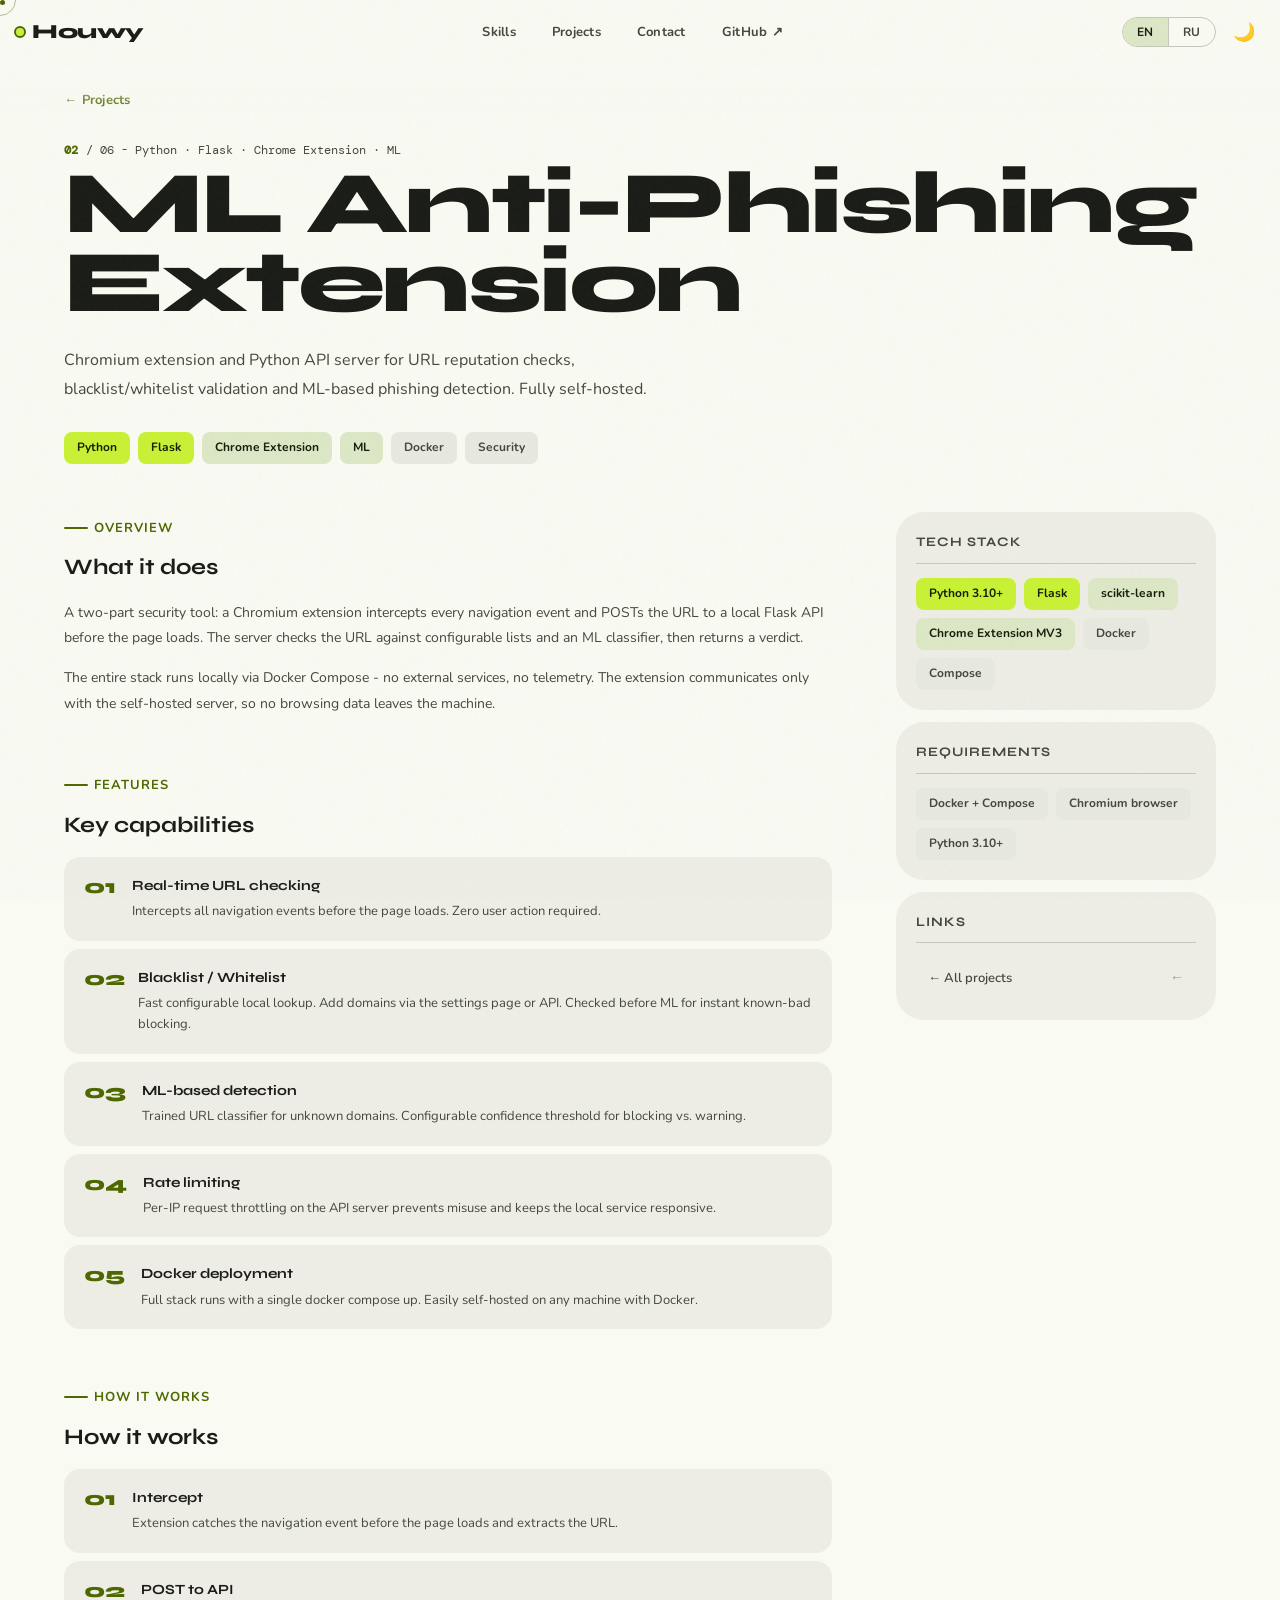
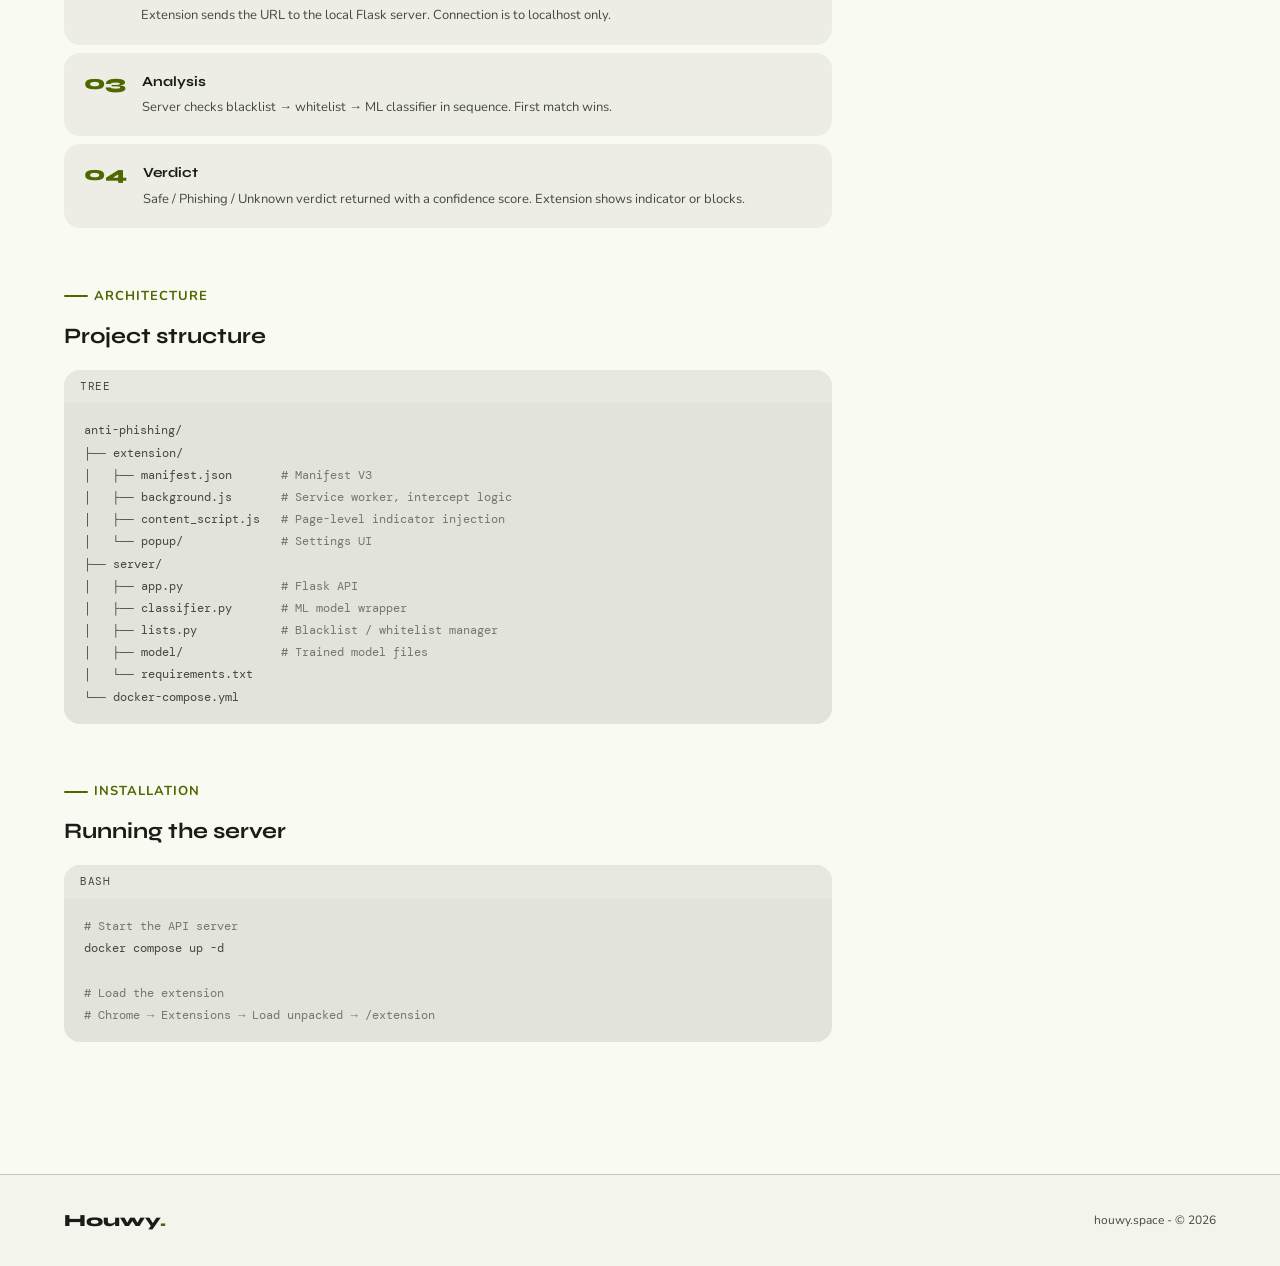
==== projects/anti-phishing.html @ 894d5f0f "Add project pages for MMTS, Anti-Phishing and Java Messenger - Create projects/mmts-rework.html: Cor" ====
<!DOCTYPE html>
<html lang="en" data-theme="dark">
<head>
<meta charset="UTF-8">
<meta name="viewport" content="width=device-width, initial-scale=1.0">
<title>ML Anti-Phishing Extension - Houwy</title>
<link rel="icon" type="image/svg+xml" href="data:image/svg+xml,%3Csvg xmlns='http://www.w3.org/2000/svg' viewBox='0 0 32 32'%3E%3Crect width='32' height='32' rx='8' fill='%2312140e'/%3E%3Ctext x='4' y='24' font-family='sans-serif' font-size='20' font-weight='900' fill='%23c8f135'%3EH%3C/text%3E%3C/svg%3E">
<link href="https://fonts.googleapis.com/css2?family=Syne:wght@700;800&family=Nunito:wght@400;600;700;800&family=DM+Mono:wght@400;500&display=swap" rel="stylesheet">
<link rel="stylesheet" href="../assets/m3.css">
</head>
<body>
<div class="noise-overlay"></div>
<div class="cursor-dot" id="cursorDot"></div>
<div class="cursor-ring" id="cursorRing"></div>

<header class="top-bar">
  <a class="top-bar-logo" href="../index.html"><span class="logo-dot"></span>Houwy</a>
  <ul class="top-bar-nav">
    <li><a href="../index.html#skills"   data-i18n="nav.skills">Skills</a></li>
    <li><a href="../index.html#projects" data-i18n="nav.projects">Projects</a></li>
    <li><a href="../index.html#contact"  data-i18n="nav.contact">Contact</a></li>
    <li><a href="https://github.com/HouwyTwitch" target="_blank">GitHub ↗</a></li>
  </ul>
  <div class="top-bar-actions">
    <div class="seg-btn">
      <button class="seg-opt" data-lang="en" onclick="applyLang('en')">EN</button>
      <button class="seg-opt" data-lang="ru" onclick="applyLang('ru')">RU</button>
    </div>
    <button class="icon-btn" id="themeBtn" onclick="toggleTheme()">🌙</button>
    <button class="ham-btn" id="hamBtn"><span></span><span></span><span></span></button>
  </div>
</header>
<nav class="nav-sheet" id="navSheet">
  <a href="../index.html#skills"   data-i18n="nav.skills">Skills</a>
  <a href="../index.html#projects" data-i18n="nav.projects">Projects</a>
  <a href="../index.html#contact"  data-i18n="nav.contact">Contact</a>
  <a href="https://github.com/HouwyTwitch" target="_blank">GitHub ↗</a>
</nav>

<div class="proj-hero">
  <div class="proj-eyebrow">
    <a href="../index.html" class="btn btn-text" style="padding-left:0;font-size:13px" data-i18n="proj.back">← Projects</a>
  </div>
  <div class="proj-number"><span class="n">02</span> / 06 - Python · Flask · Chrome Extension · ML</div>
  <h1 class="proj-title" data-i18n="aph.title">ML Anti-Phishing<br>Extension</h1>
  <p class="proj-oneliner" data-i18n="aph.one">Chromium extension and Python API server for URL reputation checks, blacklist/whitelist validation and ML-based phishing detection. Fully self-hosted.</p>
  <div class="proj-hero-actions">
    <div class="chips-row">
      <span class="chip filled">Python</span><span class="chip filled">Flask</span>
      <span class="chip secondary">Chrome Extension</span><span class="chip secondary">ML</span>
      <span class="chip surface">Docker</span><span class="chip surface">Security</span>
    </div>
  </div>
</div>

<div class="proj-content">
  <div class="proj-main">

    <div class="proj-section reveal">
      <div class="proj-section-label section-eyebrow" data-i18n="proj.overview">Overview</div>
      <h3 class="proj-section-title">What it does</h3>
      <div class="proj-section-body">
        <p data-i18n="aph.ov.b1">A two-part security tool: a Chromium extension intercepts every navigation event and POSTs the URL to a local Flask API before the page loads. The server checks the URL against configurable lists and an ML classifier, then returns a verdict.</p>
        <p data-i18n="aph.ov.b2">The entire stack runs locally via Docker Compose - no external services, no telemetry. The extension communicates only with the self-hosted server, so no browsing data leaves the machine.</p>
      </div>
    </div>

    <div class="proj-section reveal">
      <div class="proj-section-label section-eyebrow" data-i18n="proj.features">Features</div>
      <h3 class="proj-section-title" data-i18n="aph.feat.title">Key capabilities</h3>
      <div class="steps">
        <div class="step"><div class="step-num">01</div><div><div class="step-title" data-i18n="aph.s1t">Real-time URL checking</div><div class="step-desc" data-i18n="aph.s1d">Intercepts all navigation events before the page loads. Zero user action required.</div></div></div>
        <div class="step"><div class="step-num">02</div><div><div class="step-title" data-i18n="aph.s2t">Blacklist / Whitelist</div><div class="step-desc" data-i18n="aph.s2d">Fast configurable local lookup. Add domains via the settings page or API. Checked before ML for instant known-bad blocking.</div></div></div>
        <div class="step"><div class="step-num">03</div><div><div class="step-title" data-i18n="aph.s3t">ML-based detection</div><div class="step-desc" data-i18n="aph.s3d">Trained URL classifier for unknown domains. Configurable confidence threshold for blocking vs. warning.</div></div></div>
        <div class="step"><div class="step-num">04</div><div><div class="step-title" data-i18n="aph.s4t">Rate limiting</div><div class="step-desc" data-i18n="aph.s4d">Per-IP request throttling on the API server prevents misuse and keeps the local service responsive.</div></div></div>
        <div class="step"><div class="step-num">05</div><div><div class="step-title" data-i18n="aph.s5t">Docker deployment</div><div class="step-desc" data-i18n="aph.s5d">Full stack runs with a single docker compose up. Easily self-hosted on any machine with Docker.</div></div></div>
      </div>
    </div>

    <div class="proj-section reveal">
      <div class="proj-section-label section-eyebrow" data-i18n="proj.howit">How it works</div>
      <h3 class="proj-section-title" data-i18n="aph.hw.title">Detection flow</h3>
      <div class="steps">
        <div class="step"><div class="step-num">01</div><div><div class="step-title" data-i18n="aph.hw.s1t">Intercept</div><div class="step-desc" data-i18n="aph.hw.s1d">Extension catches the navigation event before the page loads and extracts the URL.</div></div></div>
        <div class="step"><div class="step-num">02</div><div><div class="step-title" data-i18n="aph.hw.s2t">POST to API</div><div class="step-desc" data-i18n="aph.hw.s2d">Extension sends the URL to the local Flask server. Connection is to localhost only.</div></div></div>
        <div class="step"><div class="step-num">03</div><div><div class="step-title" data-i18n="aph.hw.s3t">Analysis</div><div class="step-desc" data-i18n="aph.hw.s3d">Server checks blacklist → whitelist → ML classifier in sequence. First match wins.</div></div></div>
        <div class="step"><div class="step-num">04</div><div><div class="step-title" data-i18n="aph.hw.s4t">Verdict</div><div class="step-desc" data-i18n="aph.hw.s4d">Safe / Phishing / Unknown verdict returned with a confidence score. Extension shows indicator or blocks.</div></div></div>
      </div>
    </div>

    <div class="proj-section reveal">
      <div class="proj-section-label section-eyebrow" data-i18n="proj.arch">Architecture</div>
      <h3 class="proj-section-title">Project structure</h3>
      <div class="code-block">
        <div class="code-bar">tree</div>
        <pre>anti-phishing/
├── extension/
│   ├── manifest.json       <span class="cm"># Manifest V3</span>
│   ├── background.js       <span class="cm"># Service worker, intercept logic</span>
│   ├── content_script.js   <span class="cm"># Page-level indicator injection</span>
│   └── popup/              <span class="cm"># Settings UI</span>
├── server/
│   ├── app.py              <span class="cm"># Flask API</span>
│   ├── classifier.py       <span class="cm"># ML model wrapper</span>
│   ├── lists.py            <span class="cm"># Blacklist / whitelist manager</span>
│   ├── model/              <span class="cm"># Trained model files</span>
│   └── requirements.txt
└── docker-compose.yml</pre>
      </div>
    </div>

    <div class="proj-section reveal">
      <div class="proj-section-label section-eyebrow" data-i18n="proj.install">Installation</div>
      <h3 class="proj-section-title">Running the server</h3>
      <div class="code-block">
        <div class="code-bar">bash</div>
        <pre><span class="cm"># Start the API server</span>
docker compose up -d

<span class="cm"># Load the extension</span>
<span class="cm"># Chrome → Extensions → Load unpacked → /extension</span></pre>
      </div>
    </div>

  </div>

  <aside class="proj-sidebar">
    <div class="sidebar-card reveal">
      <div class="sidebar-card-title" data-i18n="proj.techstack">Tech Stack</div>
      <div class="chips-row">
        <span class="chip filled">Python 3.10+</span><span class="chip filled">Flask</span>
        <span class="chip secondary">scikit-learn</span><span class="chip secondary">Chrome Extension MV3</span>
        <span class="chip surface">Docker</span><span class="chip surface">Compose</span>
      </div>
    </div>
    <div class="sidebar-card reveal">
      <div class="sidebar-card-title" data-i18n="proj.requirements">Requirements</div>
      <div class="chips-row">
        <span class="chip surface">Docker + Compose</span>
        <span class="chip surface">Chromium browser</span>
        <span class="chip surface">Python 3.10+</span>
      </div>
    </div>
    <div class="sidebar-card reveal">
      <div class="sidebar-card-title" data-i18n="proj.links">Links</div>
      <div class="sidebar-links">
        <a class="sidebar-link" href="../index.html#projects"><span>← All projects</span><span class="sidebar-link-arr">←</span></a>
      </div>
    </div>
  </aside>
</div>

<footer class="site-footer">
  <a class="footer-logo" href="../index.html">Houwy<span class="dot">.</span></a>
  <span class="footer-copy" data-i18n="footer.copy">houwy.space - © 2026</span>
</footer>
<script src="../assets/common.js"></script>
</body>
</html>
---- assets/m3.css ----
/* ============================================================
   MATERIAL YOU 3 EXPRESSIVE - Design System
   Source colour: #c8f135 (Lime)
   Fonts: Syne (display) · Nunito (body) · DM Mono (code)
   ============================================================ */

/* --- View Transitions --- */
@view-transition { navigation: auto; }

::view-transition-old(root) {
  animation: 220ms cubic-bezier(0.4,0,1,1) both m3-fade-out;
}
::view-transition-new(root) {
  animation: 280ms cubic-bezier(0,0,0.2,1) both m3-fade-in;
}
::view-transition-old(hero-title) {
  animation: 200ms ease both m3-slide-out;
}
::view-transition-new(hero-title) {
  animation: 320ms cubic-bezier(0.05,0.7,0.1,1) both m3-slide-in;
}

@keyframes m3-fade-out  { from { opacity:1; } to { opacity:0; } }
@keyframes m3-fade-in   { from { opacity:0; } to { opacity:1; } }
@keyframes m3-slide-out { from { opacity:1; transform:translateY(0); } to { opacity:0; transform:translateY(-16px); } }
@keyframes m3-slide-in  { from { opacity:0; transform:translateY(20px); } to { opacity:1; transform:translateY(0); } }

/* --- Color Tokens --- */
:root {
  /* Light scheme */
  --md-primary: #4e6800;
  --md-on-primary: #ffffff;
  --md-primary-container: #c8f135;
  --md-on-primary-container: #152000;
  --md-secondary: #58624b;
  --md-on-secondary: #ffffff;
  --md-secondary-container: #dce7c6;
  --md-on-secondary-container: #161e0c;
  --md-tertiary: #386667;
  --md-on-tertiary: #ffffff;
  --md-tertiary-container: #bcebec;
  --md-on-tertiary-container: #002021;
  --md-error: #ba1a1a;
  --md-on-error: #ffffff;
  --md-error-container: #ffdad6;
  --md-on-error-container: #410002;
  --md-background: #f9faf2;
  --md-on-background: #1a1c17;
  --md-surface: #f9faf2;
  --md-on-surface: #1a1c17;
  --md-surface-variant: #e1e4d5;
  --md-on-surface-variant: #44483d;
  --md-surface-container-lowest: #ffffff;
  --md-surface-container-low: #f3f4ec;
  --md-surface-container: #ededE5;
  --md-surface-container-high: #e7e9e0;
  --md-surface-container-highest: #e2e3db;
  --md-outline: #74786c;
  --md-outline-variant: #c4c8ba;
  --md-inverse-surface: #2f3129;
  --md-inverse-on-surface: #f1f2ea;
  --md-inverse-primary: #aed053;
  --md-shadow: rgba(0,0,0,0.15);
  --md-shadow-lg: rgba(0,0,0,0.25);

  /* Shape */
  --md-shape-xs: 4px;
  --md-shape-sm: 8px;
  --md-shape-md: 12px;
  --md-shape-lg: 16px;
  --md-shape-xl: 28px;
  --md-shape-2xl: 36px;
  --md-shape-full: 9999px;

  /* Elevation */
  --md-elev-1: 0 1px 2px var(--md-shadow), 0 1px 3px 1px rgba(0,0,0,0.08);
  --md-elev-2: 0 1px 2px var(--md-shadow), 0 2px 6px 2px rgba(0,0,0,0.1);
  --md-elev-3: 0 4px 8px 3px rgba(0,0,0,0.1), 0 1px 3px var(--md-shadow);
  --md-elev-4: 0 6px 10px 4px rgba(0,0,0,0.1), 0 2px 3px var(--md-shadow);

  /* Motion */
  --md-motion-standard: cubic-bezier(0.2,0,0,1);
  --md-motion-decel: cubic-bezier(0,0,0,1);
  --md-motion-accel: cubic-bezier(0.3,0,1,1);
  --md-motion-spring: cubic-bezier(0.05,0.7,0.1,1);

  /* Tonal surface overlays for dark (not needed in light but defined) */
  --md-state-hover: rgba(0,0,0,0.08);
  --md-state-focus: rgba(0,0,0,0.12);
  --md-state-press: rgba(0,0,0,0.12);
}

[data-theme="dark"] {
  --md-primary: #aed053;
  --md-on-primary: #263500;
  --md-primary-container: #3a4d00;
  --md-on-primary-container: #c8f135;
  --md-secondary: #c0cba8;
  --md-on-secondary: #2a3320;
  --md-secondary-container: #404a37;
  --md-on-secondary-container: #dce7c6;
  --md-tertiary: #a0cfd0;
  --md-on-tertiary: #003738;
  --md-tertiary-container: #1e4e4f;
  --md-on-tertiary-container: #bcebec;
  --md-error: #ffb4ab;
  --md-on-error: #690005;
  --md-error-container: #93000a;
  --md-on-error-container: #ffdad6;
  --md-background: #12140e;
  --md-on-background: #e3e4db;
  --md-surface: #12140e;
  --md-on-surface: #e3e4db;
  --md-surface-variant: #44483d;
  --md-on-surface-variant: #c4c8ba;
  --md-surface-container-lowest: #0c0f09;
  --md-surface-container-low: #1a1c17;
  --md-surface-container: #1e211a;
  --md-surface-container-high: #282b23;
  --md-surface-container-highest: #33362d;
  --md-outline: #8e9284;
  --md-outline-variant: #44483d;
  --md-inverse-surface: #e3e4db;
  --md-inverse-on-surface: #2f3129;
  --md-inverse-primary: #4e6800;
  --md-shadow: rgba(0,0,0,0.5);
  --md-shadow-lg: rgba(0,0,0,0.7);
  --md-state-hover: rgba(255,255,255,0.08);
  --md-state-focus: rgba(255,255,255,0.12);
  --md-state-press: rgba(255,255,255,0.12);
}

/* --- Base Reset --- */
*, *::before, *::after { box-sizing: border-box; margin: 0; padding: 0; }
html { scroll-behavior: smooth; -webkit-text-size-adjust: 100%; }
body {
  background: var(--md-background);
  color: var(--md-on-background);
  font-family: 'Nunito', sans-serif;
  font-size: 16px;
  line-height: 1.6;
  overflow-x: hidden;
  transition: background 0.35s var(--md-motion-standard), color 0.35s var(--md-motion-standard);
}
a { color: inherit; text-decoration: none; -webkit-tap-highlight-color: transparent; }
button { font-family: inherit; -webkit-tap-highlight-color: transparent; }
img { max-width: 100%; display: block; }

/* Better touch scrolling */
.screenshots-mobile { -webkit-overflow-scrolling: touch; }
.code-block pre { -webkit-overflow-scrolling: touch; }

/* --- Typography --- */
.display-lg { font-family: 'Syne', sans-serif; font-size: clamp(48px,8vw,96px); font-weight: 800; line-height: 1; letter-spacing: -2px; }
.display-md { font-family: 'Syne', sans-serif; font-size: clamp(36px,6vw,72px); font-weight: 800; line-height: 1.05; letter-spacing: -1.5px; }
.headline-lg { font-family: 'Syne', sans-serif; font-size: clamp(24px,3.5vw,40px); font-weight: 700; line-height: 1.15; letter-spacing: -0.5px; }
.headline-md { font-family: 'Syne', sans-serif; font-size: clamp(20px,2.5vw,28px); font-weight: 700; line-height: 1.2; }
.headline-sm { font-family: 'Syne', sans-serif; font-size: clamp(18px,2vw,24px); font-weight: 700; line-height: 1.25; }
.title-lg { font-family: 'Syne', sans-serif; font-size: 20px; font-weight: 600; }
.title-md { font-family: 'Syne', sans-serif; font-size: 16px; font-weight: 600; }
.body-lg { font-size: 16px; line-height: 1.65; }
.body-md { font-size: 14px; line-height: 1.65; }
.body-sm { font-size: 12px; line-height: 1.6; }
.label-lg { font-size: 14px; font-weight: 600; letter-spacing: 0.05em; }
.label-md { font-size: 12px; font-weight: 600; letter-spacing: 0.06em; }
.label-sm { font-size: 11px; font-weight: 600; letter-spacing: 0.08em; text-transform: uppercase; }
.mono { font-family: 'DM Mono', monospace; }

/* --- Grid noise overlay --- */
.noise-overlay {
  position: fixed; inset: 0; pointer-events: none; z-index: 999; opacity: 0.025;
  background-image: url("data:image/svg+xml,%3Csvg viewBox='0 0 256 256' xmlns='http://www.w3.org/2000/svg'%3E%3Cfilter id='n'%3E%3CfeTurbulence type='fractalNoise' baseFrequency='0.85' numOctaves='4' stitchTiles='stitch'/%3E%3C/filter%3E%3Crect width='100%25' height='100%25' filter='url(%23n)' opacity='1'/%3E%3C/svg%3E");
}

/* ============================================================
   TOP APP BAR
   ============================================================ */
.top-bar {
  position: fixed; top: 0; left: 0; right: 0; z-index: 100;
  height: 64px; padding: 0 16px;
  display: flex; align-items: center; gap: 8px;
  background: var(--md-surface);
  transition: background 0.35s var(--md-motion-standard), box-shadow 0.25s var(--md-motion-standard);
}
.top-bar::after {
  content: '';
  position: absolute; top: 100%; left: 0; right: 0;
  height: 48px;
  background: linear-gradient(to bottom, var(--md-surface), transparent);
  pointer-events: none;
  transition: opacity 0.35s var(--md-motion-standard);
}
.top-bar.scrolled {
  background: var(--md-surface-container);
  box-shadow: var(--md-elev-2);
}
.top-bar.scrolled::after {
  opacity: 0;
}

.top-bar-logo {
  display: flex; align-items: center; gap: 8px;
  font-family: 'Syne', sans-serif; font-weight: 800; font-size: 20px;
  color: var(--md-on-surface); letter-spacing: -0.5px; flex-shrink: 0;
}
.top-bar-logo .logo-dot {
  width: 8px; height: 8px; border-radius: 50%;
  background: var(--md-primary-container);
  outline: 2px solid var(--md-primary);
}
[data-theme="dark"] .top-bar-logo .logo-dot {
  background: var(--md-on-primary-container);
  outline-color: var(--md-primary);
}

.top-bar-nav {
  display: flex; align-items: center; gap: 4px; margin: 0 auto;
  list-style: none;
}
.top-bar-nav a {
  display: flex; align-items: center; height: 36px; padding: 0 16px;
  border-radius: var(--md-shape-full);
  font-family: 'Nunito', sans-serif; font-weight: 700; font-size: 13px;
  letter-spacing: 0.02em; color: var(--md-on-surface-variant);
  transition: background 0.2s, color 0.2s;
  position: relative; white-space: nowrap;
}
.top-bar-nav a:hover { background: var(--md-state-hover); color: var(--md-on-surface); }
.top-bar-nav a.active {
  background: var(--md-secondary-container);
  color: var(--md-on-secondary-container);
}
[data-theme="dark"] .top-bar-nav a.active {
  background: var(--md-secondary-container);
  color: var(--md-on-secondary-container);
}

.top-bar-actions { display: flex; align-items: center; gap: 8px; flex-shrink: 0; }

/* Icon button */
.icon-btn {
  width: 40px; height: 40px; border-radius: var(--md-shape-full);
  display: flex; align-items: center; justify-content: center;
  background: none; border: none; cursor: pointer;
  color: var(--md-on-surface-variant);
  transition: background 0.2s, color 0.2s;
  font-size: 18px;
}
.icon-btn:hover { background: var(--md-state-hover); color: var(--md-on-surface); }

/* Segmented button (lang) */
.seg-btn {
  display: flex; border: 1px solid var(--md-outline-variant);
  border-radius: var(--md-shape-full); overflow: hidden;
}
.seg-opt {
  padding: 6px 14px; background: none; border: none; cursor: pointer;
  font-family: 'Nunito', sans-serif; font-weight: 700; font-size: 12px;
  letter-spacing: 0.05em; color: var(--md-on-surface-variant);
  transition: background 0.2s, color 0.2s;
}
.seg-opt:first-child { border-right: 1px solid var(--md-outline-variant); }
.seg-opt.active {
  background: var(--md-secondary-container);
  color: var(--md-on-secondary-container);
}

/* Hamburger */
.ham-btn {
  display: none; width: 44px; height: 44px; border-radius: var(--md-shape-full);
  flex-direction: column; justify-content: center; align-items: center; gap: 5px;
  background: none; border: none; cursor: pointer; -webkit-tap-highlight-color: transparent;
}
.ham-btn span { display: block; width: 20px; height: 2px; background: var(--md-on-surface); border-radius: 2px; transition: all 0.3s; }
.ham-btn.open span:nth-child(1) { transform: translateY(7px) rotate(45deg); }
.ham-btn.open span:nth-child(2) { opacity: 0; }
.ham-btn.open span:nth-child(3) { transform: translateY(-7px) rotate(-45deg); }

/* Mobile nav sheet */
.nav-sheet {
  display: none; position: fixed; top: 64px; left: 0; right: 0; z-index: 99;
  background: var(--md-surface-container-high);
  border-bottom-left-radius: var(--md-shape-xl);
  border-bottom-right-radius: var(--md-shape-xl);
  padding: 8px 16px 20px; flex-direction: column; gap: 2px;
  box-shadow: var(--md-elev-3);
  animation: slideDown 0.25s var(--md-motion-decel);
}
.nav-sheet.open { display: flex; }
@keyframes slideDown {
  from { opacity: 0; transform: translateY(-12px); }
  to   { opacity: 1; transform: translateY(0); }
}
.nav-sheet a {
  display: flex; align-items: center; height: 52px; padding: 0 16px;
  border-radius: var(--md-shape-full);
  font-family: 'Nunito', sans-serif; font-weight: 700; font-size: 15px;
  color: var(--md-on-surface-variant); transition: background 0.2s, color 0.2s;
  -webkit-tap-highlight-color: transparent;
}
.nav-sheet a:hover, .nav-sheet a.active { background: var(--md-secondary-container); color: var(--md-on-secondary-container); }

/* ============================================================
   HERO
   ============================================================ */
.hero-section {
  position: relative; min-height: 100svh;
  display: grid; grid-template-columns: 1fr 1fr; align-items: center;
  gap: 40px; padding: 80px clamp(20px,5vw,64px) 60px;
  max-width: 1400px; margin: 0 auto;
}

/* Animated glow orbs behind hero */
.hero-section::before {
  content: '';
  position: absolute; top: -20%; left: -10%;
  width: 60vw; height: 60vw; max-width: 700px; max-height: 700px;
  border-radius: 50%;
  background: radial-gradient(circle, color-mix(in oklab, var(--md-primary) 18%, transparent) 0%, transparent 70%);
  pointer-events: none; z-index: 0;
  animation: orb-drift 12s ease-in-out infinite;
}
.hero-section::after {
  content: '';
  position: absolute; bottom: -10%; right: 5%;
  width: 40vw; height: 40vw; max-width: 500px; max-height: 500px;
  border-radius: 50%;
  background: radial-gradient(circle, color-mix(in oklab, var(--md-tertiary) 12%, transparent) 0%, transparent 70%);
  pointer-events: none; z-index: 0;
  animation: orb-drift 16s ease-in-out infinite reverse;
}
@keyframes orb-drift {
  0%,100% { transform: translate(0,0) scale(1); }
  33%      { transform: translate(3%,4%) scale(1.04); }
  66%      { transform: translate(-2%,2%) scale(0.97); }
}

.hero-left { position: relative; z-index: 1; }
.hero-eyebrow {
  display: inline-flex; align-items: center; gap: 8px;
  background: var(--md-primary-container);
  color: var(--md-on-primary-container);
  padding: 6px 16px 6px 10px;
  border-radius: var(--md-shape-full);
  font-family: 'Nunito', sans-serif; font-weight: 700; font-size: 12px;
  margin-bottom: 20px; white-space: nowrap;
  opacity: 0; animation: hero-enter 0.6s var(--md-motion-decel) forwards 0.1s;
}
.hero-eyebrow .dot { width: 8px; height: 8px; border-radius: 50%; background: var(--md-primary); animation: pulse 2s infinite; }
[data-theme="dark"] .hero-eyebrow .dot { background: var(--md-on-primary-container); }

.hero-title {
  view-transition-name: hero-title;
  opacity: 0; animation: hero-enter 0.7s var(--md-motion-decel) forwards 0.2s;
}
.hero-title .line { display: block; }
.hero-title .accent-word {
  color: var(--md-primary);
  position: relative; display: inline-block;
}
[data-theme="dark"] .hero-title .accent-word { color: var(--md-on-primary-container); }

.hero-title .outline-word {
  -webkit-text-stroke: 2px var(--md-outline-variant);
  color: transparent;
}

.hero-desc {
  max-width: 480px; color: var(--md-on-surface-variant);
  font-size: 16px; line-height: 1.8; margin: 24px 0 32px;
  position: relative; z-index: 1;
  opacity: 0; animation: hero-enter 0.7s var(--md-motion-decel) forwards 0.35s;
}
.hero-desc strong { color: var(--md-on-surface); font-weight: 700; }

.hero-ctas {
  display: flex; gap: 12px; flex-wrap: wrap;
  position: relative; z-index: 1;
  opacity: 0; animation: hero-enter 0.7s var(--md-motion-decel) forwards 0.5s;
}

.hero-stats {
  display: flex; gap: 32px; margin-top: 52px;
  position: relative; z-index: 1;
  opacity: 0; animation: hero-enter 0.7s var(--md-motion-decel) forwards 0.65s;
}
.hero-stat {}
.hero-stat-num {
  font-family: 'Syne', sans-serif; font-size: 44px; font-weight: 800;
  color: var(--md-primary); line-height: 1;
}
[data-theme="dark"] .hero-stat-num { color: var(--md-on-primary-container); }
.hero-stat-num span { font-size: 28px; opacity: 0.7; }
.hero-stat-label { font-size: 11px; font-weight: 700; color: var(--md-on-surface-variant); text-transform: uppercase; letter-spacing: 0.1em; margin-top: 6px; }

.hero-visual {
  opacity: 0; animation: hero-enter 0.8s var(--md-motion-decel) forwards 0.4s;
  position: relative; z-index: 1;
}
.hero-card {
  background: var(--md-surface-container-high);
  border-radius: var(--md-shape-2xl);
  overflow: hidden;
  box-shadow: var(--md-elev-3), 0 0 60px color-mix(in oklab, var(--md-primary) 10%, transparent);
  border: 1px solid var(--md-outline-variant);
}
.hero-card-bar {
  background: var(--md-surface-container-highest);
  padding: 12px 16px; display: flex; align-items: center; gap: 8px;
}
.hero-card-dot { width: 10px; height: 10px; border-radius: 50%; }
.hero-card-dot.r { background: #ff5f56; }
.hero-card-dot.y { background: #ffbd2e; }
.hero-card-dot.g { background: #27c93f; }
.hero-card-title { font-family: 'DM Mono', monospace; font-size: 11px; color: var(--md-on-surface-variant); margin-left: auto; }
.hero-card-body { padding: 20px; font-family: 'DM Mono', monospace; font-size: 12px; line-height: 2; min-height: 280px; overflow: hidden; }
.tl { display: block; }
.tl.cmd { color: var(--md-on-surface-variant); }
.tl.cmd::before { content: '$ '; color: var(--md-primary); }
[data-theme="dark"] .tl.cmd::before { color: var(--md-on-primary-container); }
.tl.ok { color: #4ade80; }
.tl.ok::before { content: '→ '; color: var(--md-outline); }
.tl.hi { color: var(--md-primary); }
[data-theme="dark"] .tl.hi { color: var(--md-on-primary-container); }
.tl.hi::before { content: '→ '; color: var(--md-outline); }
.tl.dim { color: var(--md-outline); }
.tl.dim::before { content: '  '; }
.tl.blank { height: 8px; display: block; }
.tl.cursor::after { content: '▌'; color: var(--md-primary); animation: blink 1s step-end infinite; }
[data-theme="dark"] .tl.cursor::after { color: var(--md-on-primary-container); }

/* Floating chips around hero card */
.hero-chip {
  position: absolute;
  background: var(--md-surface-container-highest);
  color: var(--md-on-surface-variant);
  border-radius: var(--md-shape-full); padding: 6px 14px;
  font-family: 'Nunito', sans-serif; font-weight: 700; font-size: 12px;
  box-shadow: var(--md-elev-2);
  animation: float 4s ease-in-out infinite;
}
.hero-chip.c1 { top: -16px; left: 12%; animation-delay: 0s; }
.hero-chip.c2 { bottom: 20px; left: -10%; animation-delay: 1.2s; }
.hero-chip.c3 { top: 30%; right: -12%; animation-delay: 0.7s; }

@keyframes hero-enter {
  from { opacity: 0; transform: translateY(24px); }
  to   { opacity: 1; transform: translateY(0); }
}
@keyframes float {
  0%,100% { transform: translateY(0); }
  50%      { transform: translateY(-8px); }
}
@keyframes pulse { 0%,100% { opacity:1; } 50% { opacity:0.4; } }
@keyframes blink { 0%,100% { opacity:1; } 50% { opacity:0; } }

/* ============================================================
   BUTTONS
   ============================================================ */
.btn {
  display: inline-flex; align-items: center; gap: 8px;
  padding: 10px 24px; border-radius: var(--md-shape-full);
  font-family: 'Nunito', sans-serif; font-weight: 700; font-size: 14px;
  letter-spacing: 0.02em; cursor: pointer; border: none;
  text-decoration: none; transition: all 0.2s var(--md-motion-standard);
  white-space: nowrap;
}
.btn-filled {
  background: var(--md-primary);
  color: var(--md-on-primary);
}
.btn-filled:hover { filter: brightness(1.1); box-shadow: var(--md-elev-2); transform: translateY(-1px); }

.btn-tonal {
  background: var(--md-secondary-container);
  color: var(--md-on-secondary-container);
}
.btn-tonal:hover { filter: brightness(0.95); box-shadow: var(--md-elev-1); }
[data-theme="dark"] .btn-tonal:hover { filter: brightness(1.1); }

.btn-outlined {
  background: transparent;
  color: var(--md-primary);
  border: 1.5px solid var(--md-outline);
}
.btn-outlined:hover { background: var(--md-state-hover); border-color: var(--md-primary); }

.btn-text {
  background: transparent;
  color: var(--md-primary);
  padding: 10px 16px;
}
.btn-text:hover { background: var(--md-state-hover); }

/* FAB */
.fab {
  display: inline-flex; align-items: center; gap: 12px;
  padding: 14px 24px; border-radius: var(--md-shape-xl);
  background: var(--md-primary);
  color: var(--md-on-primary);
  font-family: 'Nunito', sans-serif; font-weight: 700; font-size: 15px;
  box-shadow: var(--md-elev-3); border: none; cursor: pointer;
  text-decoration: none; transition: all 0.3s var(--md-motion-spring);
  white-space: nowrap;
}
.fab:hover { box-shadow: 0 8px 32px color-mix(in oklab, var(--md-primary) 40%, transparent); transform: translateY(-2px) scale(1.02); }

/* ============================================================
   CHIPS
   ============================================================ */
.chip {
  display: inline-flex; align-items: center;
  height: 32px; padding: 0 12px;
  border-radius: var(--md-shape-sm);
  font-family: 'Nunito', sans-serif; font-weight: 700; font-size: 12px;
  border: 1.5px solid var(--md-outline-variant);
  color: var(--md-on-surface-variant);
  background: transparent;
  transition: background 0.15s, border-color 0.15s, color 0.15s;
  white-space: nowrap;
}
.chip.active, .chip.filled {
  background: var(--md-primary-container);
  border-color: transparent;
  color: var(--md-on-primary-container);
}
.chip.secondary {
  background: var(--md-secondary-container);
  border-color: transparent;
  color: var(--md-on-secondary-container);
}
.chip.tertiary {
  background: var(--md-tertiary-container);
  border-color: transparent;
  color: var(--md-on-tertiary-container);
}
.chip.surface {
  background: var(--md-surface-container-high);
  border-color: transparent;
  color: var(--md-on-surface-variant);
}
.chips-row { display: flex; flex-wrap: wrap; gap: 8px; }

/* ============================================================
   SECTIONS
   ============================================================ */
.section {
  padding: clamp(60px,8vw,100px) clamp(20px,5vw,64px);
  max-width: 1400px; margin: 0 auto;
}
.section-eyebrow {
  display: inline-flex; align-items: center; gap: 6px;
  font-family: 'Nunito', sans-serif; font-size: 13px; font-weight: 700;
  letter-spacing: 0.08em; text-transform: uppercase;
  color: var(--md-primary); margin-bottom: 12px;
}
[data-theme="dark"] .section-eyebrow { color: var(--md-on-primary-container); }
.section-eyebrow::before { content: ''; width: 24px; height: 2px; background: currentColor; display: block; border-radius: 2px; }
.section-title { margin-bottom: clamp(28px,5vw,52px); color: var(--md-on-surface); }

.full-width-section {
  background: var(--md-surface-container-low);
  transition: background 0.35s var(--md-motion-standard);
  border-top: 1px solid var(--md-outline-variant);
  border-bottom: 1px solid var(--md-outline-variant);
  position: relative; overflow: hidden;
}
.full-width-section::before {
  content: '';
  position: absolute; top: 0; left: 0; right: 0; height: 1px;
  background: linear-gradient(90deg, transparent, var(--md-primary), transparent);
  opacity: 0.5;
}

/* ============================================================
   CARDS
   ============================================================ */
.card {
  background: var(--md-surface-container-low);
  border-radius: var(--md-shape-xl);
  overflow: hidden;
  transition: box-shadow 0.3s var(--md-motion-standard), transform 0.3s var(--md-motion-spring), background 0.35s;
}
.card.elevated { box-shadow: var(--md-elev-1); }
.card.elevated:hover { box-shadow: var(--md-elev-3); transform: translateY(-4px); }
.card.filled { background: var(--md-surface-container); }
.card.tonal-primary { background: var(--md-primary-container); color: var(--md-on-primary-container); }
.card.tonal-secondary { background: var(--md-secondary-container); color: var(--md-on-secondary-container); }
.card.outlined { background: transparent; border: 1.5px solid var(--md-outline-variant); }

/* ============================================================
   SKILLS GRID
   ============================================================ */
.skills-grid {
  display: grid;
  grid-template-columns: repeat(3, 1fr);
  gap: 12px;
}
.skill-card {
  background: var(--md-surface-container);
  border-radius: var(--md-shape-xl);
  padding: clamp(20px,3vw,28px);
  transition: background 0.25s, box-shadow 0.3s var(--md-motion-spring), transform 0.3s var(--md-motion-spring);
  cursor: default;
  opacity: 0; transform: translateY(20px);
}
.skill-card.visible { opacity: 1; transform: none; }
.skill-card:hover { background: var(--md-surface-container-high); box-shadow: var(--md-elev-2); transform: translateY(-3px); }

.skill-card:nth-child(1) { background: var(--md-primary-container); color: var(--md-on-primary-container); }
.skill-card:nth-child(1):hover { filter: brightness(1.04); }
.skill-card:nth-child(4) { background: var(--md-tertiary-container); color: var(--md-on-tertiary-container); }
.skill-card:nth-child(4):hover { filter: brightness(1.04); }

.skill-icon {
  width: 44px; height: 44px; border-radius: var(--md-shape-md);
  background: rgba(0,0,0,0.08); display: flex; align-items: center;
  justify-content: center; font-size: 20px; margin-bottom: 16px;
}
[data-theme="dark"] .skill-icon { background: rgba(255,255,255,0.08); }
.skill-card:nth-child(1) .skill-icon,
.skill-card:nth-child(4) .skill-icon { background: rgba(0,0,0,0.1); }

.skill-title { font-family: 'Syne', sans-serif; font-size: 16px; font-weight: 700; margin-bottom: 8px; }
.skill-desc { font-size: 13px; line-height: 1.7; opacity: 0.75; margin-bottom: 16px; }
.skill-card:nth-child(1) .skill-desc,
.skill-card:nth-child(4) .skill-desc { opacity: 0.8; }

/* ============================================================
   INFOSEC SECTION
   ============================================================ */
.infosec-cards { display: flex; flex-direction: column; gap: 8px; }
.infosec-card {
  background: var(--md-surface-container);
  border-radius: var(--md-shape-xl);
  overflow: hidden;
  transition: background 0.25s;
}
.infosec-card:hover { background: var(--md-surface-container-high); }
.infosec-card-header {
  display: flex; align-items: center; justify-content: space-between;
  padding: 20px 24px; cursor: pointer; user-select: none;
}
.infosec-card-label {
  font-family: 'Syne', sans-serif; font-size: 14px; font-weight: 700;
  color: var(--md-on-surface);
}
.infosec-chevron { font-size: 16px; color: var(--md-on-surface-variant); transition: transform 0.3s var(--md-motion-spring); }
.infosec-card.open .infosec-chevron { transform: rotate(180deg); }
.infosec-card-body { padding: 0 24px; max-height: 0; overflow: hidden; transition: max-height 0.4s var(--md-motion-standard), padding 0.3s; }
.infosec-card.open .infosec-card-body { max-height: 2000px; padding-bottom: 24px; }

.infosec-items { display: flex; flex-direction: column; gap: 16px; border-top: 1px solid var(--md-outline-variant); padding-top: 16px; }
.infosec-item-name { font-family: 'Syne', sans-serif; font-size: 14px; font-weight: 700; color: var(--md-on-surface); margin-bottom: 3px; }
.infosec-item-desc { font-size: 13px; color: var(--md-on-surface-variant); line-height: 1.65; }

.exp-header { display: flex; justify-content: space-between; align-items: baseline; gap: 12px; flex-wrap: wrap; margin-bottom: 4px; }
.exp-period {
  display: inline-flex; align-items: center; height: 24px; padding: 0 10px;
  background: var(--md-primary-container); color: var(--md-on-primary-container);
  border-radius: var(--md-shape-full); font-size: 11px; font-weight: 700;
  letter-spacing: 0.05em; white-space: nowrap;
}
[data-theme="dark"] .exp-period { background: var(--md-primary-container); color: var(--md-on-primary-container); }

/* ============================================================
   PROJECTS GRID
   ============================================================ */
.projects-grid {
  display: grid;
  grid-template-columns: repeat(auto-fill, minmax(min(340px,100%), 1fr));
  gap: 12px;
}
.project-card {
  background: var(--md-surface-container);
  border-radius: var(--md-shape-xl); padding: 24px;
  display: flex; flex-direction: column;
  text-decoration: none; color: inherit;
  transition: background 0.25s, box-shadow 0.3s var(--md-motion-spring), transform 0.3s var(--md-motion-spring);
  position: relative; overflow: hidden;
  border: 1px solid transparent;
}
.project-card::before {
  content: ''; position: absolute; inset: 0;
  background: var(--md-primary-container); opacity: 0;
  transition: opacity 0.3s;
}
.project-card::after {
  content: ''; position: absolute;
  top: 0; left: 0; right: 0; height: 2px;
  background: linear-gradient(90deg, var(--md-primary), var(--md-tertiary));
  transform: scaleX(0); transform-origin: left;
  transition: transform 0.35s var(--md-motion-spring);
}
.project-card:hover { box-shadow: var(--md-elev-3); transform: translateY(-5px); border-color: var(--md-outline-variant); }
.project-card:hover::before { opacity: 0.04; }
.project-card:hover::after { transform: scaleX(1); }
.project-card:hover .pc-arrow { transform: translate(3px,-3px); color: var(--md-primary); }

.pc-header { display: flex; justify-content: space-between; align-items: center; margin-bottom: 16px; }
.pc-num { font-family: 'DM Mono', monospace; font-size: 11px; color: var(--md-outline); }
.pc-arrow { font-size: 20px; color: var(--md-outline-variant); transition: all 0.25s var(--md-motion-spring); }
.pc-name { font-family: 'Syne', sans-serif; font-size: 20px; font-weight: 800; letter-spacing: -0.3px; margin-bottom: 10px; color: var(--md-on-surface); }
.pc-desc { font-size: 13px; color: var(--md-on-surface-variant); line-height: 1.7; flex: 1; margin-bottom: 16px; }

/* ============================================================
   CONTACT SECTION
   ============================================================ */
.contact-layout { display: grid; grid-template-columns: 1fr 1fr; gap: clamp(40px,6vw,80px); align-items: start; }
.avail-chip {
  display: inline-flex; align-items: center; gap: 8px;
  background: var(--md-primary-container);
  color: var(--md-on-primary-container);
  padding: 8px 18px 8px 12px; border-radius: var(--md-shape-full);
  font-weight: 700; font-size: 13px; margin-bottom: 24px;
}
.avail-chip .dot { width: 8px; height: 8px; border-radius: 50%; background: var(--md-primary); animation: pulse 2s infinite; }
[data-theme="dark"] .avail-chip .dot { background: var(--md-on-primary-container); }

.contact-links-card {
  background: var(--md-surface-container);
  border-radius: var(--md-shape-xl); overflow: hidden;
}
.contact-link {
  display: flex; align-items: center; justify-content: space-between;
  padding: 18px 24px;
  border-bottom: 1px solid var(--md-outline-variant);
  text-decoration: none; color: var(--md-on-surface-variant);
  font-size: 14px; font-weight: 600;
  transition: background 0.2s, color 0.2s, padding-left 0.2s;
}
.contact-link:last-child { border-bottom: none; }
.contact-link:hover { background: var(--md-surface-container-high); color: var(--md-primary); padding-left: 32px; }
[data-theme="dark"] .contact-link:hover { color: var(--md-on-primary-container); }
.contact-link-arr { opacity: 0.5; }

/* ============================================================
   FOOTER
   ============================================================ */
.site-footer {
  background: var(--md-surface-container-low);
  border-top: 1px solid var(--md-outline-variant);
  padding: 32px clamp(20px,5vw,64px);
  display: flex; justify-content: space-between; align-items: center;
  transition: background 0.35s;
}
.footer-logo { font-family: 'Syne', sans-serif; font-weight: 800; font-size: 17px; color: var(--md-on-surface); }
.footer-logo .dot { color: var(--md-primary); }
[data-theme="dark"] .footer-logo .dot { color: var(--md-on-primary-container); }
.footer-copy { font-size: 12px; color: var(--md-on-surface-variant); }

/* ============================================================
   PROJECT PAGE SPECIFIC
   ============================================================ */
.proj-hero {
  padding: 80px clamp(20px,5vw,64px) 48px;
  max-width: 1400px; margin: 0 auto;
}
.proj-eyebrow { margin-bottom: 16px; }
.proj-number {
  display: inline-flex; align-items: center; gap: 8px;
  font-family: 'DM Mono', monospace; font-size: 12px;
  color: var(--md-on-surface-variant); margin-bottom: 4px;
}
.proj-number .n { color: var(--md-primary); font-weight: 700; }
[data-theme="dark"] .proj-number .n { color: var(--md-on-primary-container); }

.proj-title {
  view-transition-name: hero-title;
  font-family: 'Syne', sans-serif;
  font-size: clamp(36px,7vw,88px);
  font-weight: 800; letter-spacing: -2.5px; line-height: 0.9;
  color: var(--md-on-surface); margin-bottom: 24px;
  opacity: 0; animation: hero-enter 0.6s var(--md-motion-decel) forwards 0.15s;
}
.proj-oneliner {
  max-width: 640px; color: var(--md-on-surface-variant);
  font-size: 16px; line-height: 1.8; margin-bottom: 28px;
  opacity: 0; animation: hero-enter 0.6s var(--md-motion-decel) forwards 0.3s;
}
.proj-hero-actions {
  display: flex; align-items: center; gap: 12px; flex-wrap: wrap;
  opacity: 0; animation: hero-enter 0.6s var(--md-motion-decel) forwards 0.45s;
}

.proj-content {
  max-width: 1400px; margin: 0 auto;
  padding: 0 clamp(20px,5vw,64px) 80px;
  display: grid; grid-template-columns: 1fr 320px;
  gap: clamp(32px,5vw,64px); align-items: start;
}
.proj-main {}
.proj-sidebar {}

.proj-section { margin-bottom: 52px; }
.proj-section-label { margin-bottom: 12px; }
.proj-section-title { font-family: 'Syne', sans-serif; font-size: 22px; font-weight: 700; color: var(--md-on-surface); margin-bottom: 14px; }
.proj-section-body { color: var(--md-on-surface-variant); font-size: 14px; line-height: 1.85; }
.proj-section-body p { margin-bottom: 14px; }
.proj-section-body p:last-child { margin-bottom: 0; }
.proj-section-body strong { color: var(--md-on-surface); font-weight: 700; }

/* Steps */
.steps { display: flex; flex-direction: column; gap: 8px; margin-top: 8px; }
.step {
  background: var(--md-surface-container);
  border-radius: var(--md-shape-lg);
  padding: 18px 20px; display: flex; gap: 16px; align-items: flex-start;
  transition: background 0.2s;
}
.step:hover { background: var(--md-surface-container-high); }
.step-num { font-family: 'Syne', sans-serif; font-size: 20px; font-weight: 800; color: var(--md-primary); min-width: 28px; line-height: 1.2; }
[data-theme="dark"] .step-num { color: var(--md-on-primary-container); }
.step-title { font-family: 'Syne', sans-serif; font-size: 14px; font-weight: 700; color: var(--md-on-surface); margin-bottom: 4px; }
.step-desc { font-size: 13px; color: var(--md-on-surface-variant); line-height: 1.65; }

/* Code block */
.code-block {
  background: var(--md-surface-container-highest);
  border-radius: var(--md-shape-lg);
  overflow: hidden; margin: 16px 0;
}
[data-theme="dark"] .code-block { background: var(--md-surface-container-lowest); }
.code-bar {
  background: var(--md-surface-container-high);
  padding: 8px 16px; font-family: 'DM Mono', monospace;
  font-size: 11px; color: var(--md-on-surface-variant);
  letter-spacing: 0.06em; text-transform: uppercase;
}
.code-block pre {
  padding: 16px 20px; font-family: 'DM Mono', monospace; font-size: 12px;
  line-height: 1.85; color: var(--md-on-surface-variant); white-space: pre; overflow-x: auto;
}
.code-block pre .kw { color: #93c5fd; }
.code-block pre .str { color: #86efac; }
.code-block pre .cm { color: var(--md-outline); }
.code-block pre .acc { color: var(--md-primary); }
[data-theme="dark"] .code-block pre .acc { color: var(--md-on-primary-container); }

/* Sidebar cards */
.sidebar-card {
  background: var(--md-surface-container);
  border-radius: var(--md-shape-xl); padding: 20px;
  margin-bottom: 12px; transition: background 0.25s;
}
.sidebar-card-title {
  font-family: 'Syne', sans-serif; font-size: 13px; font-weight: 700;
  color: var(--md-on-surface-variant); text-transform: uppercase;
  letter-spacing: 0.08em; margin-bottom: 14px;
  padding-bottom: 10px; border-bottom: 1px solid var(--md-outline-variant);
}
.sidebar-links { display: flex; flex-direction: column; gap: 4px; }
.sidebar-link {
  display: flex; justify-content: space-between; align-items: center;
  padding: 10px 12px; border-radius: var(--md-shape-lg);
  text-decoration: none; color: var(--md-on-surface-variant);
  font-size: 13px; font-weight: 600;
  transition: background 0.2s, color 0.2s;
}
.sidebar-link:hover { background: var(--md-state-hover); color: var(--md-primary); }
[data-theme="dark"] .sidebar-link:hover { color: var(--md-on-primary-container); }
.sidebar-link-arr { opacity: 0.5; font-size: 14px; }

/* Config table */
.config-table { width: 100%; border-collapse: collapse; font-size: 12px; }
.config-table th {
  text-align: left; font-family: 'DM Mono', monospace;
  font-size: 10px; letter-spacing: 0.1em; text-transform: uppercase;
  color: var(--md-on-surface-variant); padding: 8px 12px;
  border-bottom: 1px solid var(--md-outline-variant);
}
.config-table td { padding: 10px 12px; border-bottom: 1px solid var(--md-surface-container-highest); color: var(--md-on-surface-variant); vertical-align: top; }
.config-table td:first-child { font-family: 'DM Mono', monospace; color: var(--md-primary); font-size: 11px; white-space: nowrap; }
[data-theme="dark"] .config-table td:first-child { color: var(--md-on-primary-container); }
.config-table td:nth-child(2) { color: #86efac; font-family: 'DM Mono', monospace; font-size: 11px; }
.config-table tr:last-child td { border-bottom: none; }
.config-table-wrap { border-radius: var(--md-shape-lg); overflow: hidden; background: var(--md-surface-container); border: 1px solid var(--md-outline-variant); margin-top: 12px; }

/* Screenshots */
.screenshots-grid {
  display: grid; grid-template-columns: repeat(2, 1fr);
  gap: 4px; border-radius: var(--md-shape-xl); overflow: hidden;
  box-shadow: var(--md-elev-2); margin-bottom: 8px;
}
.screenshots-grid img { width: 100%; height: auto; display: block; transition: filter 0.2s; }
.screenshots-grid img:hover { filter: brightness(1.05); }
.screenshots-mobile {
  display: flex; gap: 10px; overflow-x: auto; padding-bottom: 8px;
  scrollbar-width: thin; scrollbar-color: var(--md-outline-variant) transparent;
  border-radius: var(--md-shape-lg); margin-bottom: 8px;
}
.screenshots-mobile img { height: 400px; width: auto; flex-shrink: 0; border-radius: var(--md-shape-lg); }
.screenshot-caption { font-size: 12px; color: var(--md-on-surface-variant); margin-top: 6px; }

/* ============================================================
   SCROLL REVEAL
   ============================================================ */
.reveal { opacity: 0; transform: translateY(16px); transition: opacity 0.5s var(--md-motion-decel), transform 0.5s var(--md-motion-decel); }
.reveal.visible { opacity: 1; transform: none; }
.reveal-delay-1 { transition-delay: 0.07s; }
.reveal-delay-2 { transition-delay: 0.14s; }
.reveal-delay-3 { transition-delay: 0.21s; }
.reveal-delay-4 { transition-delay: 0.28s; }
.reveal-delay-5 { transition-delay: 0.35s; }

/* ============================================================
   CURSOR
   ============================================================ */
.cursor-dot { width: 5px; height: 5px; background: var(--md-primary); border-radius: 50%; position: fixed; pointer-events: none; z-index: 9999; transition: transform 0.1s; }
[data-theme="dark"] .cursor-dot { background: var(--md-on-primary-container); }
.cursor-ring {
  width: 32px; height: 32px; border: 1.5px solid var(--md-primary); border-radius: 50%;
  position: fixed; pointer-events: none; z-index: 9998; opacity: 0.4;
  transition: width 0.3s var(--md-motion-spring), height 0.3s var(--md-motion-spring), opacity 0.3s;
}
[data-theme="dark"] .cursor-ring { border-color: var(--md-on-primary-container); }
.cursor-ring.hovered { width: 52px; height: 52px; opacity: 0.6; }
.cursor-ring.clicking { width: 24px; height: 24px; opacity: 0.9; }

/* ============================================================
   RESPONSIVE - MOBILE FIRST POLISH
   ============================================================ */
@media (max-width: 1100px) {
  .hero-section { grid-template-columns: 1fr; min-height: auto; padding-top: 100px; }
  .hero-visual { display: none; }
  .proj-content { grid-template-columns: 1fr; }
  .proj-sidebar { order: -1; display: grid; grid-template-columns: repeat(auto-fill, minmax(240px,1fr)); gap: 12px; }
  .sidebar-card { margin-bottom: 0; }
}

@media (max-width: 900px) {
  .skills-grid { grid-template-columns: repeat(2,1fr); }
  .contact-layout { grid-template-columns: 1fr; }
  .hero-stats { gap: 24px; }
}

@media (max-width: 768px) {
  /* Nav */
  .top-bar-nav { display: none; }
  .ham-btn { display: flex; }
  .top-bar { padding: 0 12px; }
  .top-bar-logo { font-size: 18px; }

  /* Hide cursor on touch */
  .cursor-dot, .cursor-ring { display: none; }

  /* Hero */
  .hero-section {
    padding: 88px 20px 48px;
    gap: 24px;
  }
  .hero-title { letter-spacing: -2px; }
  .hero-eyebrow { font-size: 11px; white-space: normal; }
  .hero-ctas { gap: 10px; }
  .fab { padding: 12px 20px; font-size: 14px; }
  .btn { padding: 10px 18px; font-size: 13px; }
  .hero-stats { margin-top: 36px; gap: 28px; }
  .hero-stat-num { font-size: 36px; }

  /* Skills */
  .skills-grid { grid-template-columns: 1fr; gap: 8px; }
  .skill-card { padding: 20px; }

  /* Infosec */
  .infosec-card-header { padding: 16px 18px; }
  .infosec-card-body { padding: 0 18px; }
  .infosec-card.open .infosec-card-body { padding-bottom: 18px; }
  .exp-header { flex-direction: column; gap: 6px; }

  /* Projects */
  .projects-grid { grid-template-columns: 1fr; gap: 8px; }
  .project-card { padding: 20px; }
  .pc-name { font-size: 18px; }

  /* Contact */
  .contact-layout { gap: 28px; }
  .contact-link { padding: 16px 18px; font-size: 13px; }

  /* Sections */
  .section { padding: 48px 20px; }
  .section-title { margin-bottom: 24px; }

  /* Steps */
  .steps { gap: 6px; }
  .step { padding: 14px 16px; }
  .step-num { font-size: 18px; min-width: 24px; }

  /* Project pages */
  .proj-hero { padding: 88px 20px 32px; }
  .proj-title { letter-spacing: -1.5px; }
  .proj-hero-actions { flex-direction: column; align-items: flex-start; gap: 14px; }
  .proj-content { padding: 0 20px 60px; }
  .proj-sidebar { grid-template-columns: 1fr; }
  .config-table th, .config-table td { padding: 8px 10px; font-size: 11px; }

  /* Screenshots */
  .screenshots-grid { grid-template-columns: 1fr; }
  .screenshots-mobile img { height: 280px; }

  /* Footer */
  .site-footer { flex-direction: column; gap: 8px; text-align: center; padding: 24px 20px; }

  /* Chips */
  .chips-row { gap: 6px; }
  .chip { font-size: 11px; height: 28px; padding: 0 10px; }

  /* Code blocks */
  .code-block pre { font-size: 11px; padding: 12px 14px; }
}

@media (max-width: 400px) {
  .hero-section { padding: 80px 16px 40px; }
  .section { padding: 40px 16px; }
  .proj-hero { padding: 80px 16px 28px; }
  .proj-content { padding: 0 16px 48px; }
  .hero-stat-num { font-size: 30px; }
  .fab { padding: 11px 16px; font-size: 13px; }
  .seg-btn .seg-opt { padding: 5px 10px; font-size: 11px; }
}
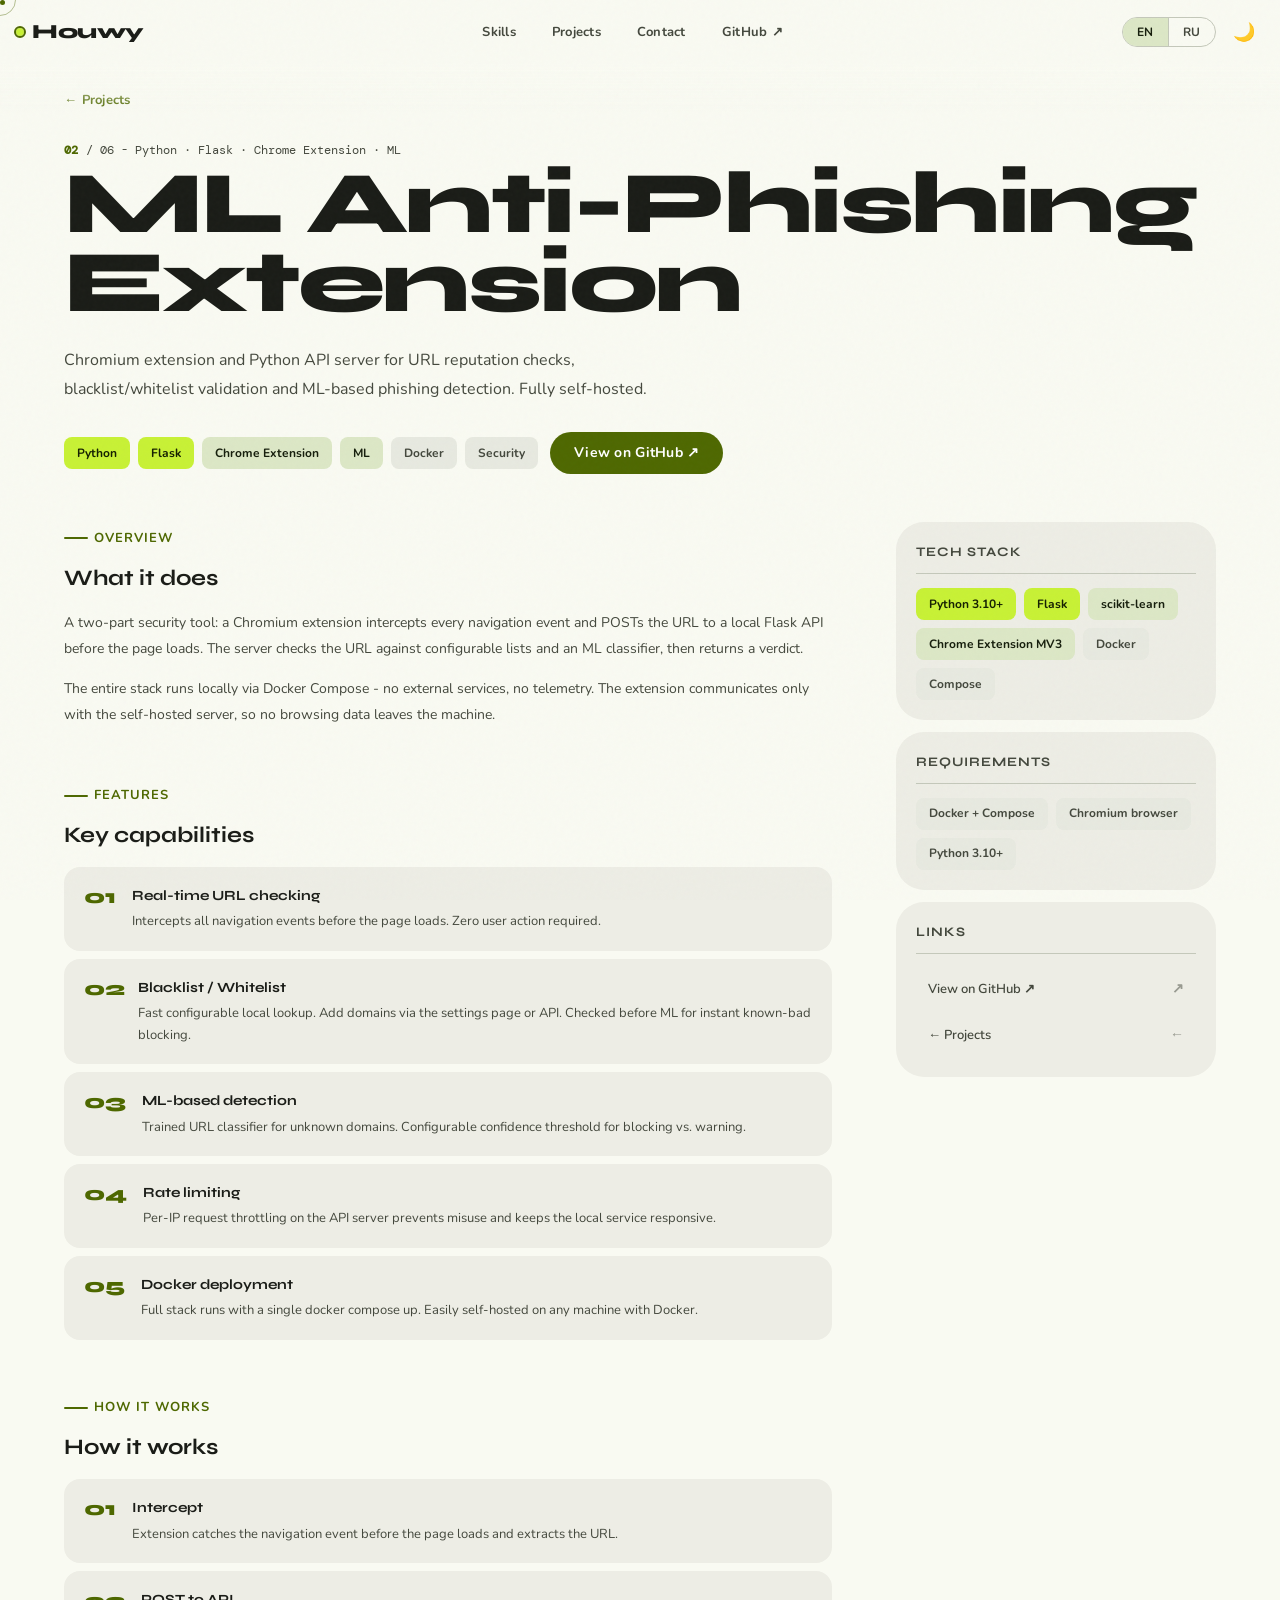
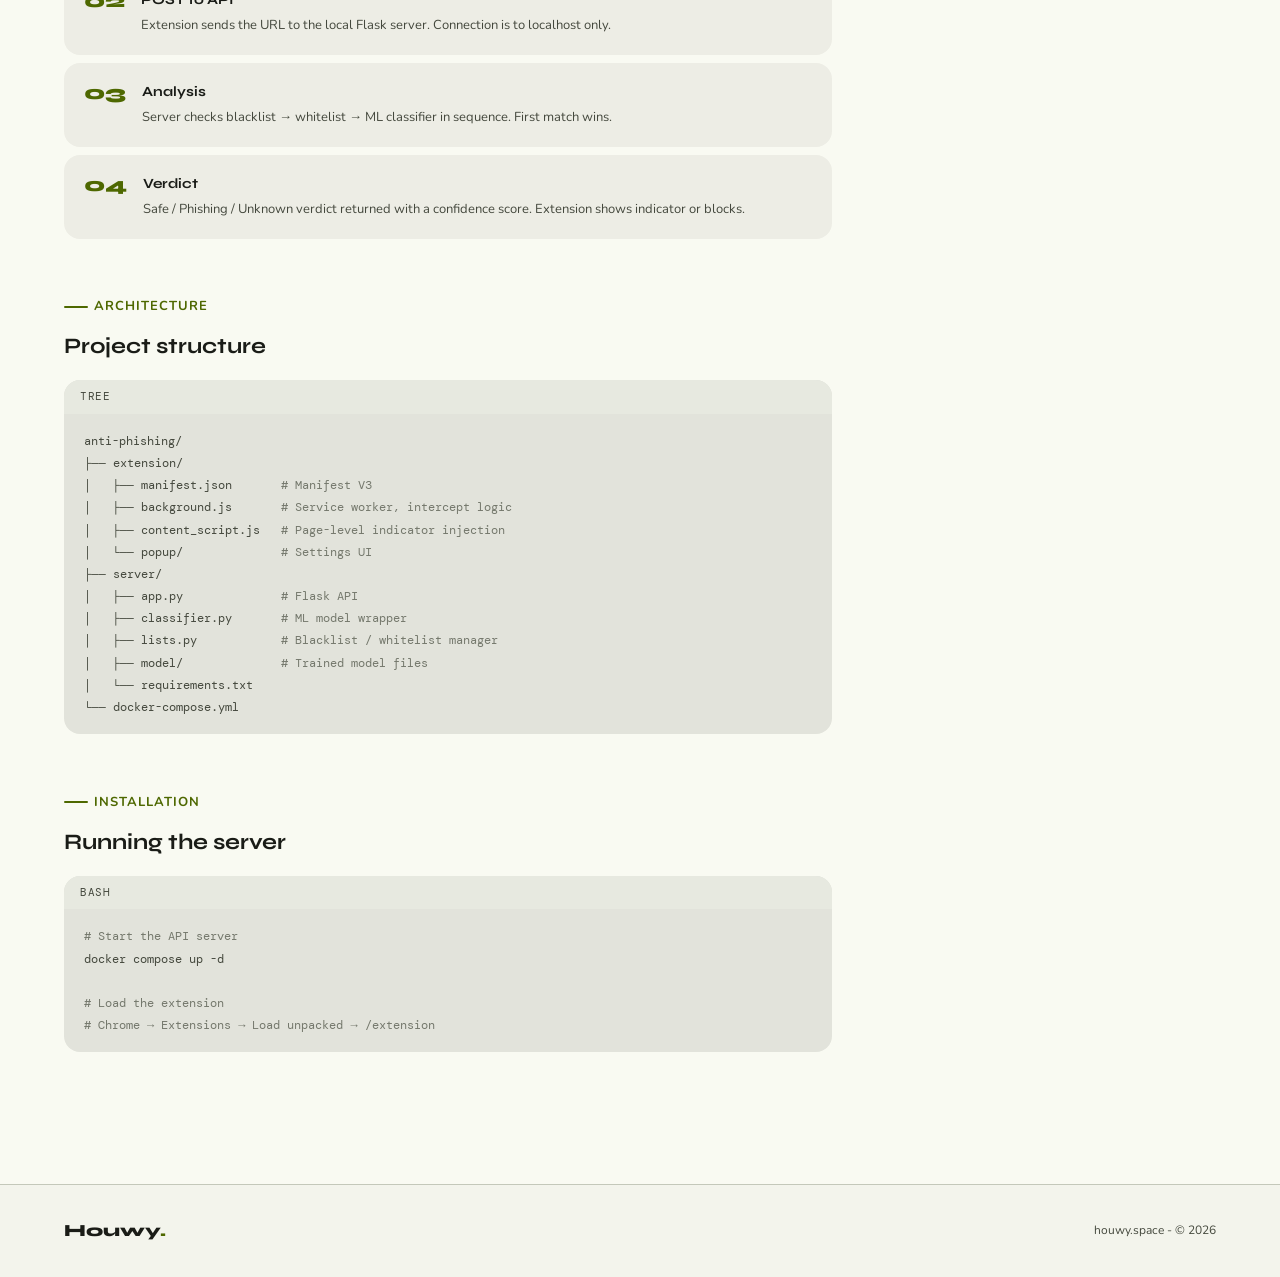
==== commit 32a4fc21: "Polish site interactions and feature new flagship projects Animation / "finished" pass: - Scroll pro" ====
--- a/projects/anti-phishing.html
+++ b/projects/anti-phishing.html
@@ -9,6 +9,7 @@
 <link rel="stylesheet" href="../assets/m3.css">
 </head>
 <body>
+<div class="scroll-progress" id="scrollProgress"></div>
 <div class="noise-overlay"></div>
 <div class="cursor-dot" id="cursorDot"></div>
 <div class="cursor-ring" id="cursorRing"></div>
@@ -19,7 +20,7 @@
     <li><a href="../index.html#skills"   data-i18n="nav.skills">Skills</a></li>
     <li><a href="../index.html#projects" data-i18n="nav.projects">Projects</a></li>
     <li><a href="../index.html#contact"  data-i18n="nav.contact">Contact</a></li>
-    <li><a href="https://github.com/HouwyTwitch" target="_blank">GitHub ↗</a></li>
+    <li><a href="https://github.com/HouwyTwitch/ai-phishing-detection" target="_blank">GitHub ↗</a></li>
   </ul>
   <div class="top-bar-actions">
     <div class="seg-btn">
@@ -34,7 +35,7 @@
   <a href="../index.html#skills"   data-i18n="nav.skills">Skills</a>
   <a href="../index.html#projects" data-i18n="nav.projects">Projects</a>
   <a href="../index.html#contact"  data-i18n="nav.contact">Contact</a>
-  <a href="https://github.com/HouwyTwitch" target="_blank">GitHub ↗</a>
+  <a href="https://github.com/HouwyTwitch/ai-phishing-detection" target="_blank">GitHub ↗</a>
 </nav>
 
 <div class="proj-hero">
@@ -50,6 +51,7 @@
       <span class="chip secondary">Chrome Extension</span><span class="chip secondary">ML</span>
       <span class="chip surface">Docker</span><span class="chip surface">Security</span>
     </div>
+    <a href="https://github.com/HouwyTwitch/ai-phishing-detection" target="_blank" class="btn btn-filled" data-i18n="proj.viewgithub">View on GitHub ↗</a>
   </div>
 </div>
 
@@ -144,7 +146,8 @@
     <div class="sidebar-card reveal">
       <div class="sidebar-card-title" data-i18n="proj.links">Links</div>
       <div class="sidebar-links">
-        <a class="sidebar-link" href="../index.html#projects"><span>← All projects</span><span class="sidebar-link-arr">←</span></a>
+        <a class="sidebar-link" href="https://github.com/HouwyTwitch/ai-phishing-detection" target="_blank"><span data-i18n="proj.viewgithub">GitHub Repository</span><span class="sidebar-link-arr">↗</span></a>
+        <a class="sidebar-link" href="../index.html#projects"><span data-i18n="proj.back">← Projects</span><span class="sidebar-link-arr">←</span></a>
       </div>
     </div>
   </aside>
@@ -154,6 +157,9 @@
   <a class="footer-logo" href="../index.html">Houwy<span class="dot">.</span></a>
   <span class="footer-copy" data-i18n="footer.copy">houwy.space - © 2026</span>
 </footer>
+
+<button class="to-top" id="toTop" aria-label="Back to top">↑</button>
+
 <script src="../assets/common.js"></script>
 </body>
 </html>
--- a/assets/m3.css
+++ b/assets/m3.css
@@ -132,7 +132,7 @@
 
 /* --- Base Reset --- */
 *, *::before, *::after { box-sizing: border-box; margin: 0; padding: 0; }
-html { scroll-behavior: smooth; -webkit-text-size-adjust: 100%; }
+html { scroll-behavior: smooth; -webkit-text-size-adjust: 100%; scroll-padding-top: 84px; }
 body {
   background: var(--md-background);
   color: var(--md-on-background);
@@ -355,10 +355,17 @@
 }
 .hero-title .line { display: block; }
 .hero-title .accent-word {
-  color: var(--md-primary);
   position: relative; display: inline-block;
-}
-[data-theme="dark"] .hero-title .accent-word { color: var(--md-on-primary-container); }
+  background-image: linear-gradient(110deg, var(--md-primary) 0%, var(--md-tertiary) 45%, var(--md-primary) 100%);
+  background-size: 220% auto;
+  -webkit-background-clip: text; background-clip: text;
+  -webkit-text-fill-color: transparent; color: transparent;
+  animation: text-shine 7s linear infinite;
+}
+[data-theme="dark"] .hero-title .accent-word {
+  background-image: linear-gradient(110deg, var(--md-on-primary-container) 0%, var(--md-tertiary) 45%, var(--md-on-primary-container) 100%);
+}
+@keyframes text-shine { to { background-position: 220% center; } }
 
 .hero-title .outline-word {
   -webkit-text-stroke: 2px var(--md-outline-variant);
@@ -395,7 +402,7 @@
 
 .hero-visual {
   opacity: 0; animation: hero-enter 0.8s var(--md-motion-decel) forwards 0.4s;
-  position: relative; z-index: 1;
+  position: relative; z-index: 1; perspective: 1200px;
 }
 .hero-card {
   background: var(--md-surface-container-high);
@@ -403,6 +410,8 @@
   overflow: hidden;
   box-shadow: var(--md-elev-3), 0 0 60px color-mix(in oklab, var(--md-primary) 10%, transparent);
   border: 1px solid var(--md-outline-variant);
+  transform-style: preserve-3d; will-change: transform;
+  transition: transform 0.25s var(--md-motion-standard), box-shadow 0.3s var(--md-motion-standard);
 }
 .hero-card-bar {
   background: var(--md-surface-container-highest);
@@ -682,8 +691,9 @@
 }
 .project-card::before {
   content: ''; position: absolute; inset: 0;
-  background: var(--md-primary-container); opacity: 0;
-  transition: opacity 0.3s;
+  background: radial-gradient(220px circle at var(--mx,50%) var(--my,50%), color-mix(in oklab, var(--md-primary) 16%, transparent), transparent 65%);
+  opacity: 0;
+  transition: opacity 0.35s;
 }
 .project-card::after {
   content: ''; position: absolute;
@@ -693,12 +703,22 @@
   transition: transform 0.35s var(--md-motion-spring);
 }
 .project-card:hover { box-shadow: var(--md-elev-3); transform: translateY(-5px); border-color: var(--md-outline-variant); }
-.project-card:hover::before { opacity: 0.04; }
+.project-card:hover::before { opacity: 1; }
 .project-card:hover::after { transform: scaleX(1); }
 .project-card:hover .pc-arrow { transform: translate(3px,-3px); color: var(--md-primary); }
+.project-card::before, .project-card::after { z-index: 0; }
+.project-card > * { position: relative; z-index: 1; }
 
 .pc-header { display: flex; justify-content: space-between; align-items: center; margin-bottom: 16px; }
 .pc-num { font-family: 'DM Mono', monospace; font-size: 11px; color: var(--md-outline); }
+.pc-badge {
+  display: inline-flex; align-items: center; height: 20px; padding: 0 9px;
+  margin-left: 10px; margin-right: auto;
+  border-radius: var(--md-shape-full);
+  background: var(--md-primary); color: var(--md-on-primary);
+  font-family: 'Nunito', sans-serif; font-weight: 800; font-size: 10px; letter-spacing: 0.08em;
+  position: relative; z-index: 1;
+}
 .pc-arrow { font-size: 20px; color: var(--md-outline-variant); transition: all 0.25s var(--md-motion-spring); }
 .pc-name { font-family: 'Syne', sans-serif; font-size: 20px; font-weight: 800; letter-spacing: -0.3px; margin-bottom: 10px; color: var(--md-on-surface); }
 .pc-desc { font-size: 13px; color: var(--md-on-surface-variant); line-height: 1.7; flex: 1; margin-bottom: 16px; }
@@ -916,6 +936,88 @@
 [data-theme="dark"] .cursor-ring { border-color: var(--md-on-primary-container); }
 .cursor-ring.hovered { width: 52px; height: 52px; opacity: 0.6; }
 .cursor-ring.clicking { width: 24px; height: 24px; opacity: 0.9; }
+
+/* ============================================================
+   SCROLL PROGRESS BAR
+   ============================================================ */
+.scroll-progress {
+  position: fixed; top: 0; left: 0; height: 3px; width: 0;
+  z-index: 1000; pointer-events: none;
+  background: linear-gradient(90deg, var(--md-primary), var(--md-tertiary));
+  box-shadow: 0 0 12px color-mix(in oklab, var(--md-primary) 70%, transparent);
+  transition: width 0.12s linear;
+}
+[data-theme="dark"] .scroll-progress {
+  background: linear-gradient(90deg, var(--md-on-primary-container), var(--md-tertiary));
+}
+
+/* ============================================================
+   TECH MARQUEE
+   ============================================================ */
+.marquee {
+  background: var(--md-surface-container-low);
+  border-top: 1px solid var(--md-outline-variant);
+  border-bottom: 1px solid var(--md-outline-variant);
+  overflow: hidden; padding: 18px 0; position: relative;
+  transition: background 0.35s var(--md-motion-standard);
+  -webkit-mask-image: linear-gradient(90deg, transparent, #000 9%, #000 91%, transparent);
+          mask-image: linear-gradient(90deg, transparent, #000 9%, #000 91%, transparent);
+}
+.marquee-track {
+  display: flex; width: max-content; gap: 44px;
+  animation: marquee 42s linear infinite;
+}
+.marquee:hover .marquee-track { animation-play-state: paused; }
+.marquee-item {
+  display: inline-flex; align-items: center; gap: 12px;
+  font-family: 'Syne', sans-serif; font-weight: 700; font-size: 17px;
+  color: var(--md-on-surface-variant); white-space: nowrap; letter-spacing: -0.3px;
+}
+.marquee-item::before {
+  content: '◆'; font-size: 9px; color: var(--md-primary);
+}
+[data-theme="dark"] .marquee-item::before { color: var(--md-on-primary-container); }
+@keyframes marquee { from { transform: translateX(0); } to { transform: translateX(calc(-50% - 22px)); } }
+
+/* ============================================================
+   SCROLL TO TOP
+   ============================================================ */
+.to-top {
+  position: fixed; right: clamp(16px,3vw,28px); bottom: clamp(16px,3vw,28px); z-index: 95;
+  width: 48px; height: 48px; border-radius: var(--md-shape-lg);
+  display: flex; align-items: center; justify-content: center;
+  background: var(--md-primary); color: var(--md-on-primary);
+  border: none; cursor: pointer; font-size: 20px; line-height: 1;
+  box-shadow: var(--md-elev-3);
+  opacity: 0; transform: translateY(16px) scale(0.85); pointer-events: none;
+  transition: opacity 0.3s var(--md-motion-spring), transform 0.3s var(--md-motion-spring),
+              background 0.3s, box-shadow 0.3s;
+}
+.to-top.show { opacity: 1; transform: none; pointer-events: auto; }
+.to-top:hover {
+  transform: translateY(-3px) scale(1.05);
+  box-shadow: 0 12px 30px color-mix(in oklab, var(--md-primary) 42%, transparent);
+}
+
+/* ============================================================
+   FOCUS-VISIBLE (a11y polish)
+   ============================================================ */
+:focus-visible {
+  outline: 2px solid var(--md-primary);
+  outline-offset: 3px; border-radius: 6px;
+}
+[data-theme="dark"] :focus-visible { outline-color: var(--md-on-primary-container); }
+:focus:not(:focus-visible) { outline: none; }
+
+/* Spotlight on skill cards too */
+.skill-card { position: relative; overflow: hidden; }
+.skill-card::after {
+  content: ''; position: absolute; inset: 0; pointer-events: none; z-index: 0;
+  background: radial-gradient(200px circle at var(--mx,50%) var(--my,50%), color-mix(in oklab, var(--md-primary) 12%, transparent), transparent 60%);
+  opacity: 0; transition: opacity 0.35s;
+}
+.skill-card:hover::after { opacity: 1; }
+.skill-card > * { position: relative; z-index: 1; }
 
 /* ============================================================
    RESPONSIVE - MOBILE FIRST POLISH
@@ -1016,4 +1118,26 @@
   .hero-stat-num { font-size: 30px; }
   .fab { padding: 11px 16px; font-size: 13px; }
   .seg-btn .seg-opt { padding: 5px 10px; font-size: 11px; }
-}
+  .marquee-item { font-size: 15px; }
+  .to-top { width: 44px; height: 44px; }
+}
+
+/* ============================================================
+   REDUCED MOTION - respect user preference
+   ============================================================ */
+@media (prefers-reduced-motion: reduce) {
+  *, *::before, *::after {
+    animation-duration: 0.001ms !important;
+    animation-iteration-count: 1 !important;
+    transition-duration: 0.001ms !important;
+    scroll-behavior: auto !important;
+  }
+  html { scroll-behavior: auto; }
+  .reveal, .skill-card,
+  .hero-eyebrow, .hero-title, .hero-desc, .hero-ctas, .hero-stats, .hero-visual,
+  .proj-title, .proj-oneliner, .proj-hero-actions {
+    opacity: 1 !important; transform: none !important;
+  }
+  .hero-card { transform: none !important; }
+  .marquee-track { animation: none !important; }
+}
